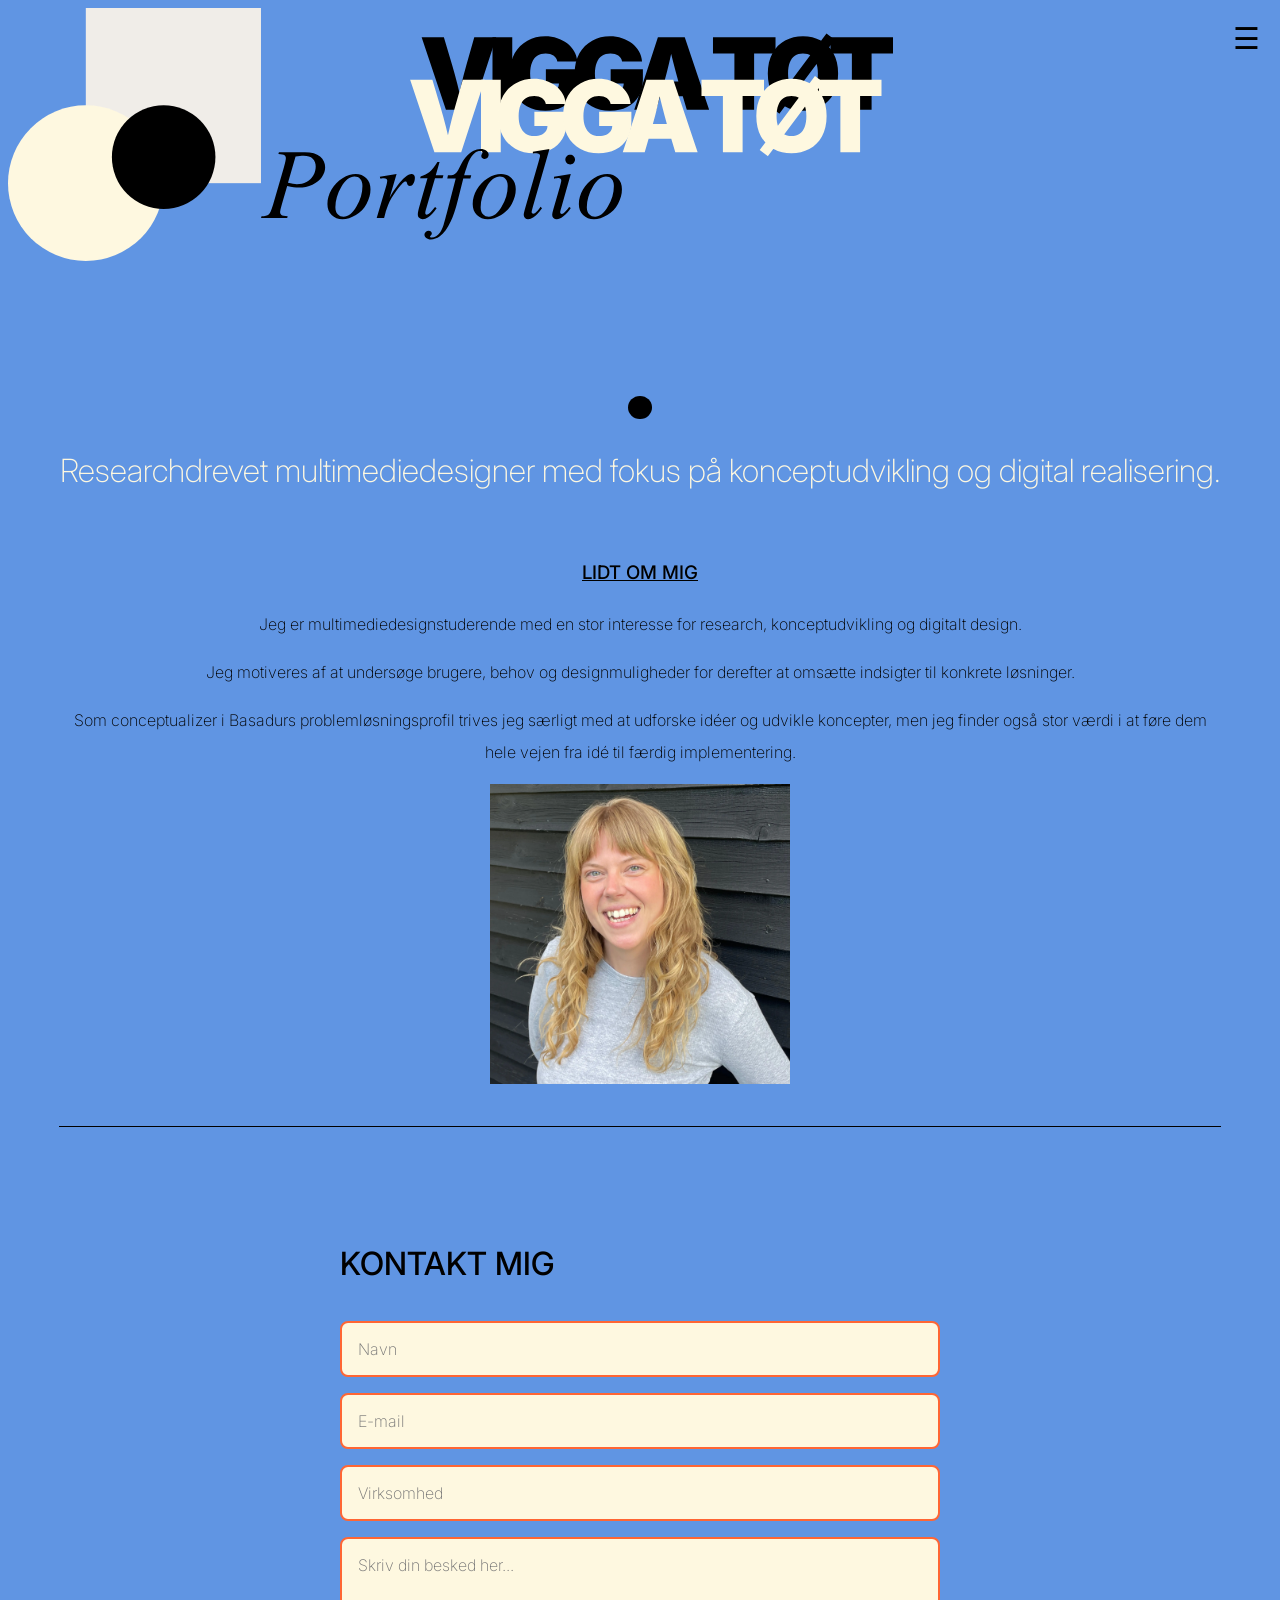
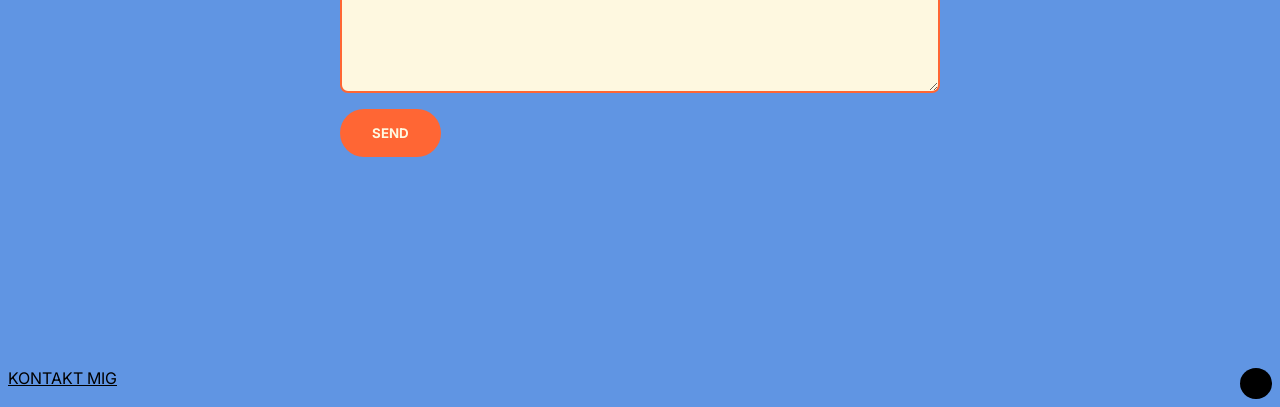
==== kontakt.html @ f91d0871 "Portræt og små ændringer i hero-tekst" ====
<!doctype html>
<html lang="da">
  <head>
    <meta charset="UTF-8" />
    <meta name="viewport" content="width=device-width, initial-scale=1.0" />
    <title>Forside</title>
    <link rel="stylesheet" href="css/generel.css" />
    <link rel="stylesheet" href="css/layout.css" />
    <link rel="preconnect" href="https://fonts.googleapis.com" />
    <link rel="preconnect" href="https://fonts.gstatic.com" crossorigin />
    <link href="https://fonts.googleapis.com/css2?family=Inter:ital,opsz,wght@0,14..32,100..900;1,14..32,100..900&display=swap" rel="stylesheet" />
  </head>
  <body class="kontakt_background">
    <header>
      <a class="logo" href="index.html"> <img src="SVG/Asset 6.svg" alt="logo" /></a>
      <img src="SVG/logofinal.svg" alt="navn" class="navn" />
      <div class="burger" id="burger" onclick="toggleMenu()">☰</div>
      <nav id="menu">
        <ul>
          <li><a href="kontakt.html">OM MIG</a></li>
          <li class="over-subhead">
            <a href="#">PROJEKTER</a>

            <ul class="submenu">
              <li><a href="tema1.html">Tema 1</a></li>
              <li><a href="tema2.html">Tema 2</a></li>
              <li><a href="tema3.html">Tema 3</a></li>
              <li><a href="tema4.html">Tema 4</a></li>
              <li><a href="tema5.html">Tema 5</a></li>
            </ul>
          </li>
          <li><a href="kontakt.html">KONTAKT</a></li>
        </ul>
      </nav>
    </header>

    <main>
      <div class="hero">
        <img src="SVG/cirkel.svg" alt="cirkel" class="hero-cirkel" />
        <p class="hero-text">Researchdrevet multimediedesigner med fokus på konceptudvikling og digital realisering.</p>
        <div class="om-mig">
          <h3>LIDT OM MIG</h3>
          <p>Jeg er multimediedesignstuderende med en stor interesse for research, konceptudvikling og digitalt design.</p>
          <p>Jeg motiveres af at undersøge brugere, behov og designmuligheder for derefter at omsætte indsigter til konkrete løsninger.</p>
          <p>Som conceptualizer i Basadurs problemløsningsprofil trives jeg særligt med at udforske idéer og udvikle koncepter, men jeg finder også stor værdi i at føre dem hele vejen fra idé til færdig implementering.</p>
          <img src="img/mig.webp" alt="portræt" class="portræt" />
        </div>
      </div>
      <form class="kontakt-formular" action="#" method="post">
        <h1>KONTAKT MIG</h1>
        <input type="text" name="navn" placeholder="Navn" required />

        <input type="email" name="email" placeholder="E-mail" required />

        <input type="text" name="virksomhed" placeholder="Virksomhed" />

        <textarea name="besked" placeholder="Skriv din besked her..." rows="6" required></textarea>

        <button type="submit">SEND</button>
      </form>
    </main>
    <script src="js/script.js"></script>
    <footer>
      <a href="kontakt.html">KONTAKT MIG</a>
      <img src="SVG/cirkel.svg" alt="cirkel" class="cirkel" />
    </footer>
  </body>
</html>
---- css/generel.css ----
p {
  font-weight: 200;
}
h1 {
  font-weight: 500;
}
h2 {
  font-weight: 300;
}
h3 {
  font-weight: 200;
  text-decoration: underline;
}
a {
  text-decoration: none;
  text-decoration: underline;
  color: black;
}
figcaption {
  margin-top: 0.25rem;
  font-size: 0.75rem;
  font-weight: 300;
  color: #777;
}

.logo {
  width: 20%;
  height: auto;
}

.navn {
  width: 50%;
  height: auto;
}

.cirkel {
  width: 5%;
  height: auto;
}

main {
  padding: clamp(2rem, 4vw, 5rem);
}

body {
  background-color: #b9b89a;

  font-family: "Inter", sans-serif;
}

.kontakt_background {
  background-color: #6095e3;
}

header {
  display: flex;
  grid-template-columns: 1fr 1fr 1fr;
}

footer {
  display: grid;
  grid-template-columns: 1fr 1fr;
  padding-top: 10rem;
}

footer :last-child {
  justify-self: end;
}

/* MENU */

.burger {
  font-size: 30px;
  cursor: pointer;
  position: fixed;
  top: 20px;
  right: 20px;
  z-index: 2000; /* højere end menuens */
}

#menu {
  position: fixed;
  top: 0;
  right: 0;
  width: 50vw; /* Halvdelen af skærmen */
  height: 100vh; /* Hele højden */

  background: rgb(185 184 154 / 90%); /* baggrundsfarve med opacity */

  padding: 120px 40px 40px;

  display: flex;
  flex-direction: column;
  gap: 30px;

  opacity: 0;
  transform: translateX(100%); /* Starter udenfor skærmen */
  pointer-events: none;

  transition:
    opacity 0.3s ease,
    transform 0.3s ease;

  box-shadow: -5px 0 20px rgba(0, 0, 0, 0.2);

  z-index: 1000;
}

#menu li {
  border-bottom: 1px solid black;
  padding-bottom: 15px;
}

#menu a {
  color: black;
  text-decoration: none;
  padding: 10px 0;
  display: block;
  font-size: clamp(2rem, 5vw, 5rem); /* minimum 2rem, skalere med skærmen 5vw, max 5rem */
  font-weight: 200;
}

/* Når menuen er åben */
#menu.active {
  opacity: 1;
  transform: translateX(0);
  pointer-events: auto;
}

ul {
  list-style: none;
  padding: 0;
  margin: 0;
}

/* subhead/undermenuer */

.submenu {
  padding-left: 2rem;
}

#menu.open .submenu {
  display: block;
}

#menu .submenu a {
  font-size: 0.89rem;
}

#menu .submenu li {
  padding-bottom: 7px;
  border-bottom: 1px solid #ff6634;
}
---- css/layout.css ----
/* HERO */
.hero {
  display: flex;
  flex-direction: column;
  justify-content: center;
  align-items: center;
  text-align: center;
  padding-top: 5rem;
}

.hero-cirkel {
  width: 2%; /* størrelse */
  height: auto;
  animation: bounce 2s infinite;
}

/* keyframes til at få den til at bounce: 0% startposition, 50% hop, 100% tilbage igen */
@keyframes bounce {
  0%,
  100% {
    transform: translateY(0);
  }

  50% {
    transform: translateY(-20px);
  }
}

.hero-text {
  text-align: center;
  color: #fef8e0;
  font-weight: 200;
  font-size: clamp(0.5rem, 5vw, 2rem);
}

.info-cta {
  text-decoration: none;
  color: #fef8e0;
  display: inline-block;
  padding: 0.8rem 1.5rem;
  background-color: #ff6634;
  border-radius: 20px;
  font-family: "Inter", sans-serif;
  box-shadow: 0 2px 6px rgba(0, 0, 0, 0.1);
}

.info-cta:hover {
  background-color: #6095e3;
  transition: 0.3s ease;
}

/* PROJEKTER */

.projekter_intro {
  display: flex;
  flex-direction: column;
  justify-content: center;
  align-items: center;
  text-align: center;
  padding-top: 10rem;
  padding-bottom: 3rem;
}

.femprik {
  width: 30%;
  height: auto;
  padding-bottom: 2rem;
}

/* projekt-cards */

.projekter {
  display: flex;
  flex-direction: column;
  padding: 0;
  margin: 0;
  gap: 2rem;
  padding-bottom: 2rem;
  border-bottom: 1px solid black;
}

.projekter a {
  display: flex;
  flex-direction: column;

  justify-content: center;
  align-items: center;
}

.projekter p {
  justify-content: center;
  align-items: center;
}

.projekter img {
  width: 60%;
  box-shadow: 0 2px 6px rgba(0, 0, 0, 0.1);
  transition:
    transform 0.3s ease,
    box-shadow 0.3s ease;
}
.projekter img:hover {
  transform: translateY(-4px);
  box-shadow: 0 8px 18px rgba(0, 0, 0, 0.15);
}

.projekter_a {
  font-weight: 200;
  font-size: 1em;
  color: black;
  text-decoration: none;
  gap: 1rem;
  display: inline-block;
  padding: 0.8rem 1.5rem;
  background-color: #ff6634;
  border-radius: 20px;
  transition:
    transform 0.3s ease,
    box-shadow 0.3s ease;
}
.projekter_a:hover {
  transform: translateY(-4px);
  box-shadow: 0 8px 18px rgba(0, 0, 0, 0.15);
}

/* formular */

.kontakt-formular {
  display: flex;
  flex-direction: column;
  gap: 1rem;
  max-width: 600px;
  margin: 0 auto;
  padding-top: 6rem;
}

.kontakt-formular input,
.kontakt-formular textarea {
  padding: 1rem;
  border: 2px solid #ff6634;
  background-color: #fef8e0;
  border-radius: 8px;
  font-family: "Inter";
  font-weight: 200;
  font-size: 1rem;
}

.kontakt-formular textarea {
  resize: vertical;
  background-color: #fef8e0;
}

.kontakt-formular button {
  align-self: flex-start;
  padding: 1rem 2rem;
  border: none;
  border-radius: 999px;
  background-color: #ff6634;
  color: #fef8e0;
  font-family: "Inter", sans-serif;
  font-weight: 700;
  cursor: pointer;
  transition: 0.3s ease;
}

.kontakt-formular button:hover {
  transform: translateY(-2px);
  box-shadow: 0 4px 12px rgba(0, 0, 0, 0.15);
}

/* om mig! */

.om-mig {
  padding-top: 1rem;
  line-height: 2rem;
  padding-bottom: 2rem;
  border-bottom: 1px solid black;
}
.om-mig h3 {
  font-weight: 500;
}

.portræt {
  width: 300px;
}

/* TEMA 1,2,3,4,5 */

.grid_1-1 {
  display: grid;
  gap: 2rem;
  border: 1px solid black;
  margin-bottom: 1rem;
  padding: 1rem;
}

.grid_1 {
  display: grid;
  gap: 2rem;
  border: 1px solid #ff6634;
  margin-bottom: 1rem;
  padding: 1rem;
  align-self: center;
}

.grid_redesign {
  display: grid;
  grid-template-columns: 1fr 1fr;
  gap: 2rem;
}

.kode-billeder {
  display: grid;
  grid-template-columns: 1fr 1fr;
  gap: 1rem;
}

.kode-billeder img,
.billede-projekter,
.grid_1 iframe {
  width: 100%;
  height: auto;
}

/* li CSS */

.koncept-li {
  font-weight: 200;
  list-style: circle;
}

/* @media til desktop */

@media (min-width: 1024px) {
  .main_projekter {
    padding: 0 20rem;
  }

  .projekter {
    display: grid;
    grid-template-columns: 1fr 1fr 1fr 1fr 1fr;
    gap: 2rem;
  }
  .projekter img {
    width: 100%;
  }

  .grid_1-1 {
    grid-template-columns: 1fr 1fr;
    padding: 2rem;
  }
}
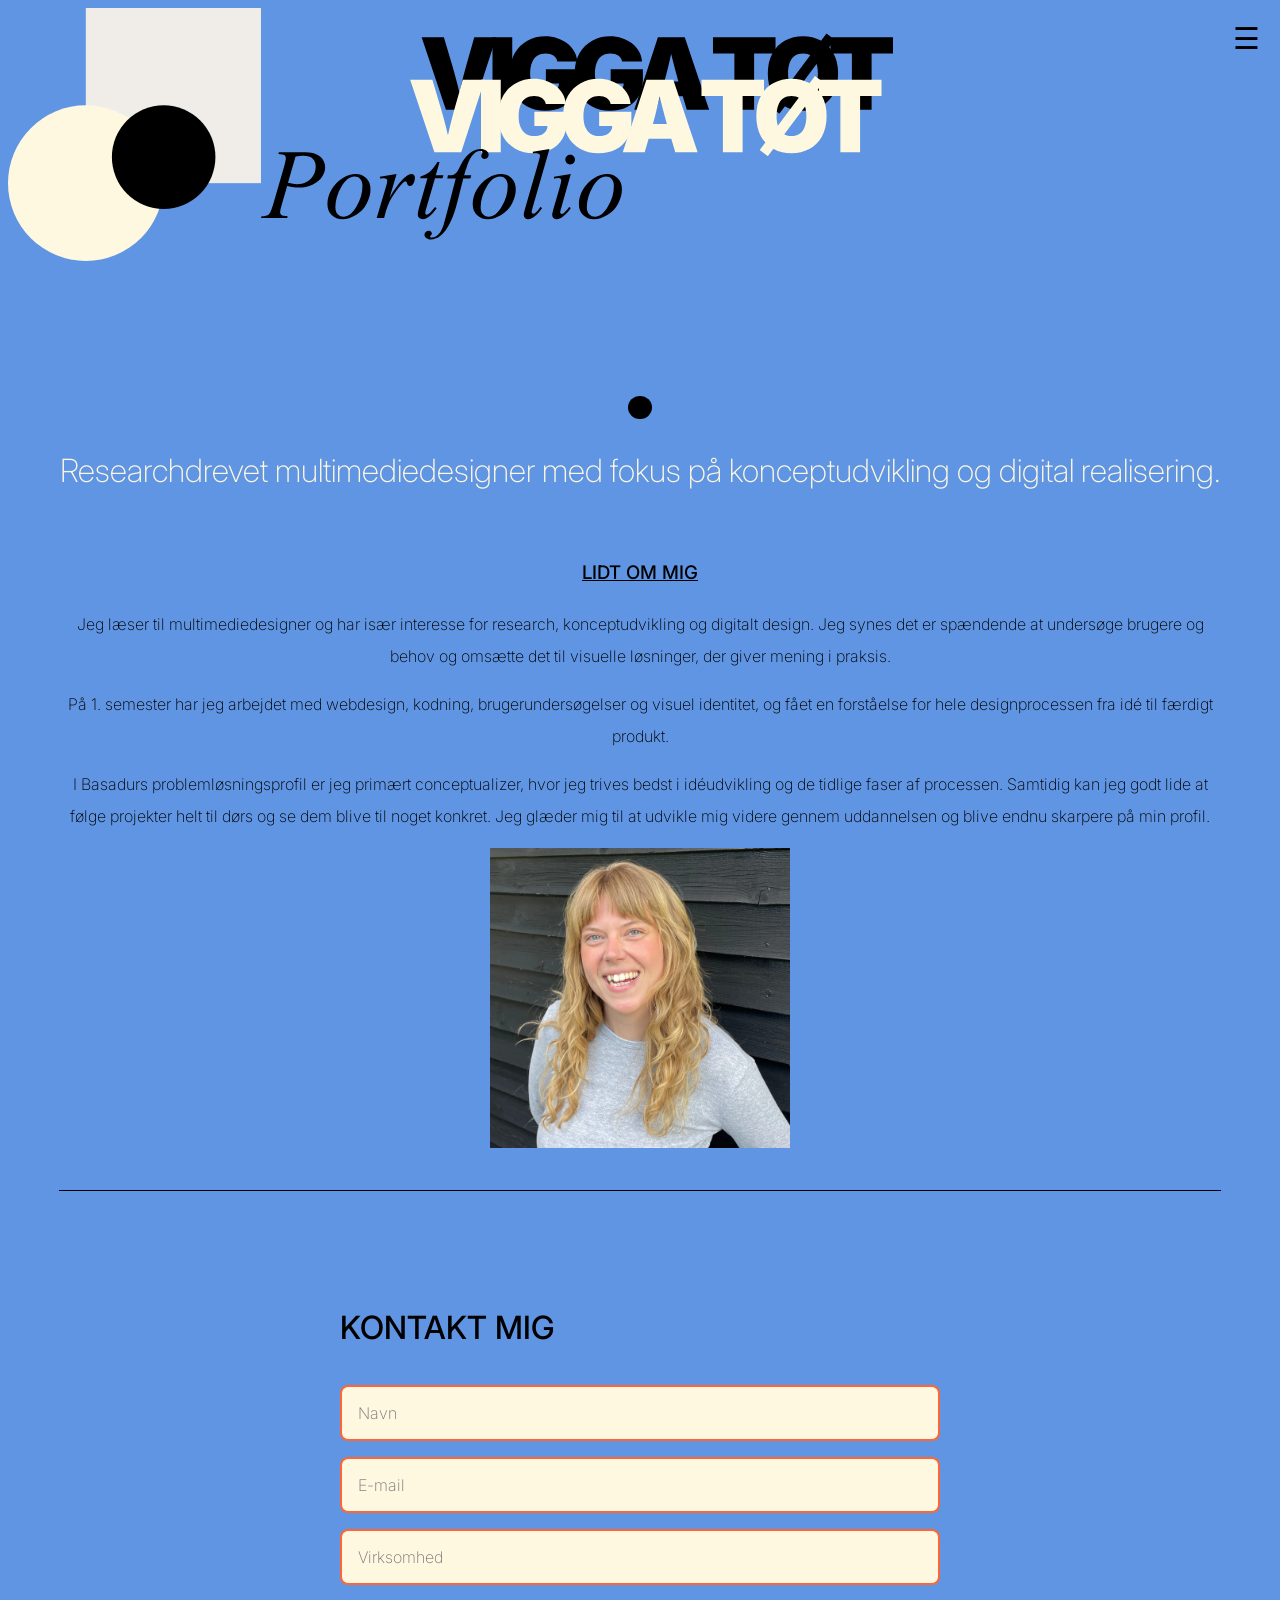
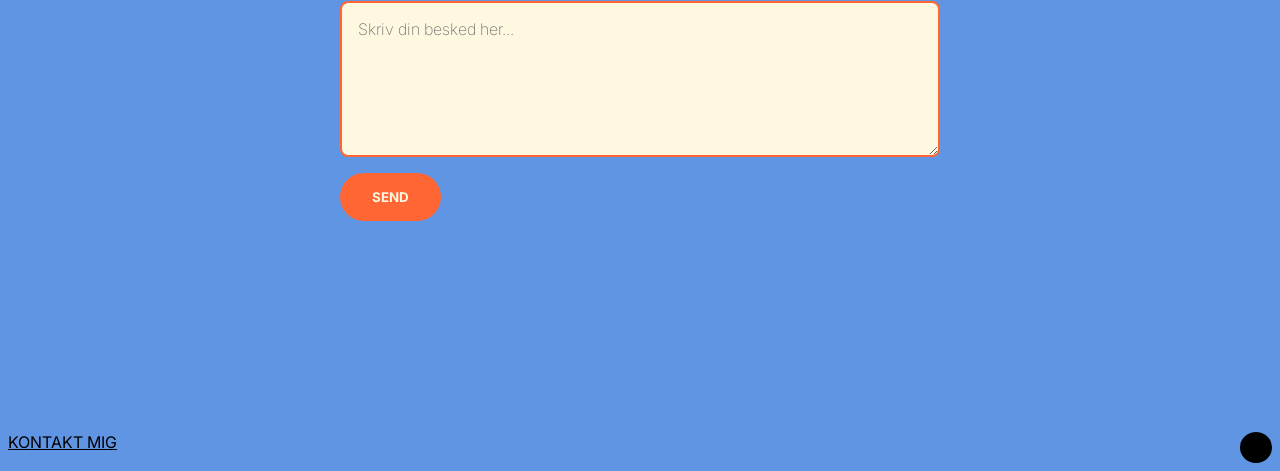
==== commit 20248c87: "Rettelse af burgermenu, lavet et id-tag til projekter" ====
--- a/kontakt.html
+++ b/kontakt.html
@@ -12,14 +12,14 @@
   </head>
   <body class="kontakt_background">
     <header>
-      <a class="logo" href="index.html"> <img src="SVG/Asset 6.svg" alt="logo" /></a>
+      <a class="logo" href="index.html"> <img src="SVG/Asset6.svg" alt="logo" /></a>
       <img src="SVG/logofinal.svg" alt="navn" class="navn" />
       <div class="burger" id="burger" onclick="toggleMenu()">☰</div>
       <nav id="menu">
         <ul>
           <li><a href="kontakt.html">OM MIG</a></li>
           <li class="over-subhead">
-            <a href="#">PROJEKTER</a>
+            <a href="index.html#projekter">PROJEKTER</a>
 
             <ul class="submenu">
               <li><a href="tema1.html">Tema 1</a></li>
@@ -40,9 +40,12 @@
         <p class="hero-text">Researchdrevet multimediedesigner med fokus på konceptudvikling og digital realisering.</p>
         <div class="om-mig">
           <h3>LIDT OM MIG</h3>
-          <p>Jeg er multimediedesignstuderende med en stor interesse for research, konceptudvikling og digitalt design.</p>
-          <p>Jeg motiveres af at undersøge brugere, behov og designmuligheder for derefter at omsætte indsigter til konkrete løsninger.</p>
-          <p>Som conceptualizer i Basadurs problemløsningsprofil trives jeg særligt med at udforske idéer og udvikle koncepter, men jeg finder også stor værdi i at føre dem hele vejen fra idé til færdig implementering.</p>
+          <p>Jeg læser til multimediedesigner og har især interesse for research, konceptudvikling og digitalt design. Jeg synes det er spændende at undersøge brugere og behov og omsætte det til visuelle løsninger, der giver mening i praksis.</p>
+          <p>På 1. semester har jeg arbejdet med webdesign, kodning, brugerundersøgelser og visuel identitet, og fået en forståelse for hele designprocessen fra idé til færdigt produkt.</p>
+          <p>
+            I Basadurs problemløsningsprofil er jeg primært conceptualizer, hvor jeg trives bedst i idéudvikling og de tidlige faser af processen. Samtidig kan jeg godt lide at følge projekter helt til dørs og se dem blive til noget konkret. Jeg
+            glæder mig til at udvikle mig videre gennem uddannelsen og blive endnu skarpere på min profil.
+          </p>
           <img src="img/mig.webp" alt="portræt" class="portræt" />
         </div>
       </div>
--- a/css/generel.css
+++ b/css/generel.css
@@ -1,3 +1,7 @@
+html {
+  scroll-behavior: smooth;
+}
+
 p {
   font-weight: 200;
 }
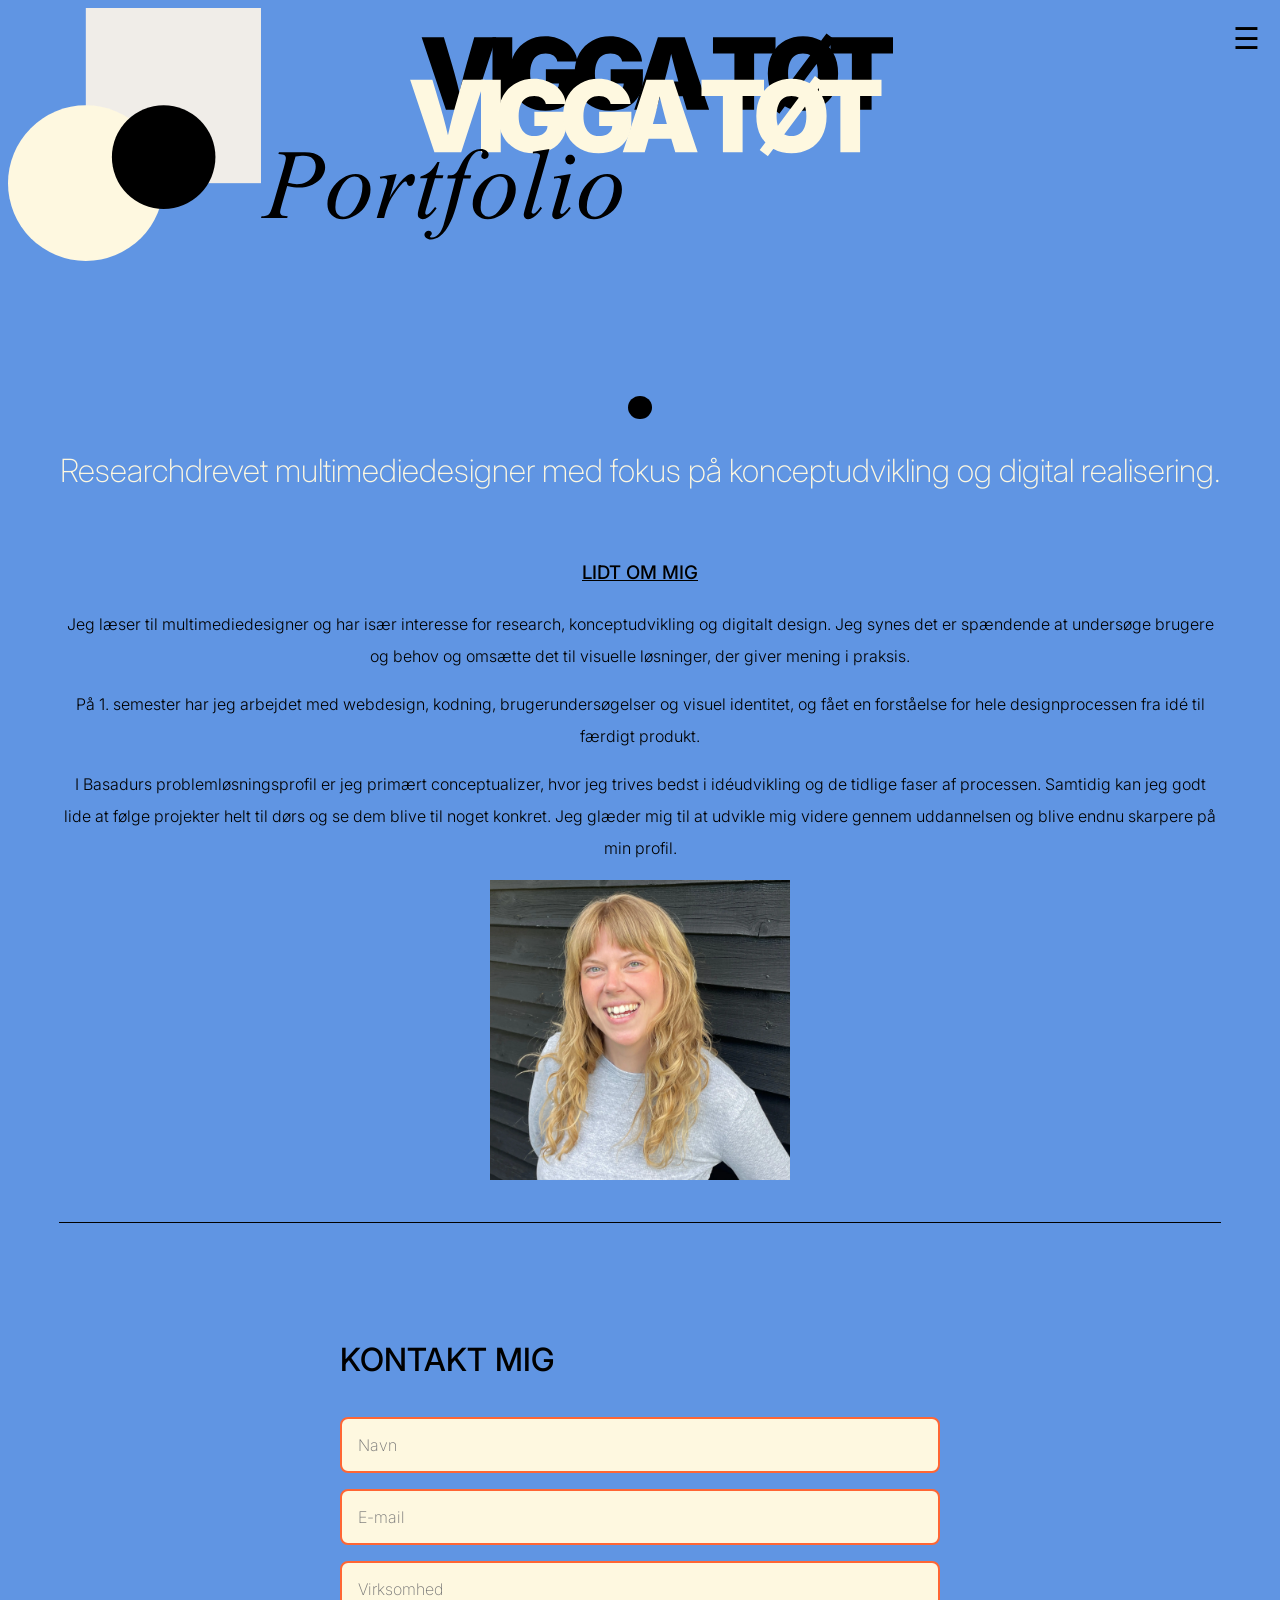
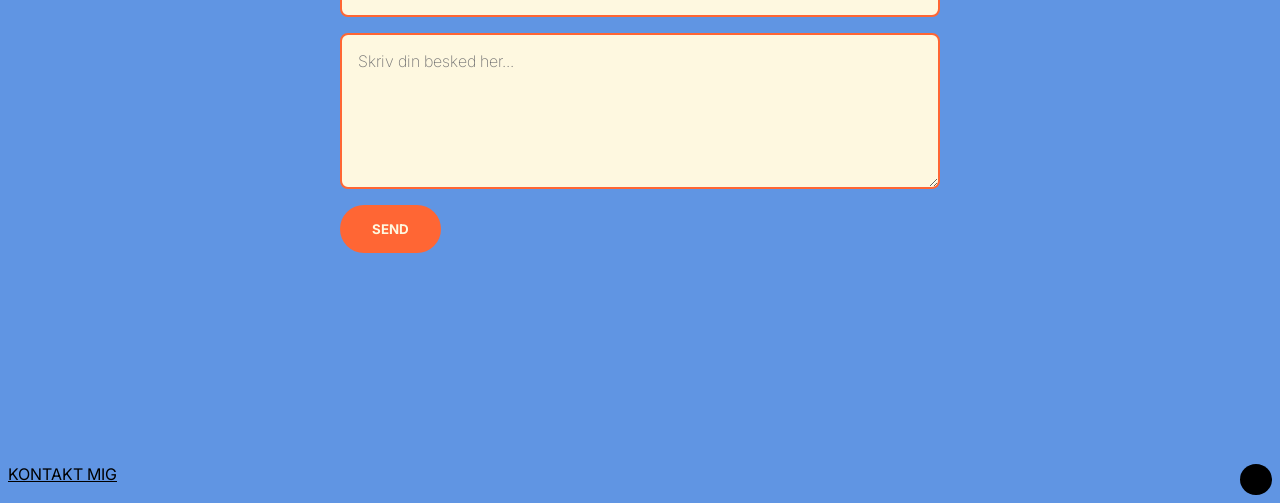
==== commit 56431e9c: "iterationer efter test" ====
--- a/kontakt.html
+++ b/kontakt.html
@@ -29,7 +29,7 @@
               <li><a href="tema5.html">Tema 5</a></li>
             </ul>
           </li>
-          <li><a href="kontakt.html">KONTAKT</a></li>
+          <li><a href="kontakt.html#kontakt">KONTAKT</a></li>
         </ul>
       </nav>
     </header>
@@ -49,7 +49,7 @@
           <img src="img/mig.webp" alt="portræt" class="portræt" />
         </div>
       </div>
-      <form class="kontakt-formular" action="#" method="post">
+      <form class="kontakt-formular" action="#" method="post" id="kontakt">
         <h1>KONTAKT MIG</h1>
         <input type="text" name="navn" placeholder="Navn" required />
 
@@ -64,7 +64,7 @@
     </main>
     <script src="js/script.js"></script>
     <footer>
-      <a href="kontakt.html">KONTAKT MIG</a>
+      <a href="kontakt.html#kontakt">KONTAKT MIG</a>
       <img src="SVG/cirkel.svg" alt="cirkel" class="cirkel" />
     </footer>
   </body>
--- a/css/generel.css
+++ b/css/generel.css
@@ -3,7 +3,7 @@
 }
 
 p {
-  font-weight: 200;
+  font-weight: 300;
 }
 h1 {
   font-weight: 500;
@@ -12,7 +12,7 @@
   font-weight: 300;
 }
 h3 {
-  font-weight: 200;
+  font-weight: 300;
   text-decoration: underline;
 }
 a {
--- a/css/layout.css
+++ b/css/layout.css
@@ -31,6 +31,12 @@
   color: #fef8e0;
   font-weight: 200;
   font-size: clamp(0.5rem, 5vw, 2rem);
+}
+.hero-text2 {
+  text-align: center;
+  font-weight: 200;
+  font-size: clamp(0.5rem, 5vw, 1.5rem);
+  padding-bottom: 3rem;
 }
 
 .info-cta {
@@ -75,7 +81,7 @@
   padding: 0;
   margin: 0;
   gap: 2rem;
-  padding-bottom: 2rem;
+  padding-bottom: 9rem;
   border-bottom: 1px solid black;
 }
 
@@ -225,7 +231,7 @@
 /* li CSS */
 
 .koncept-li {
-  font-weight: 200;
+  font-weight: 300;
   list-style: circle;
 }
 
